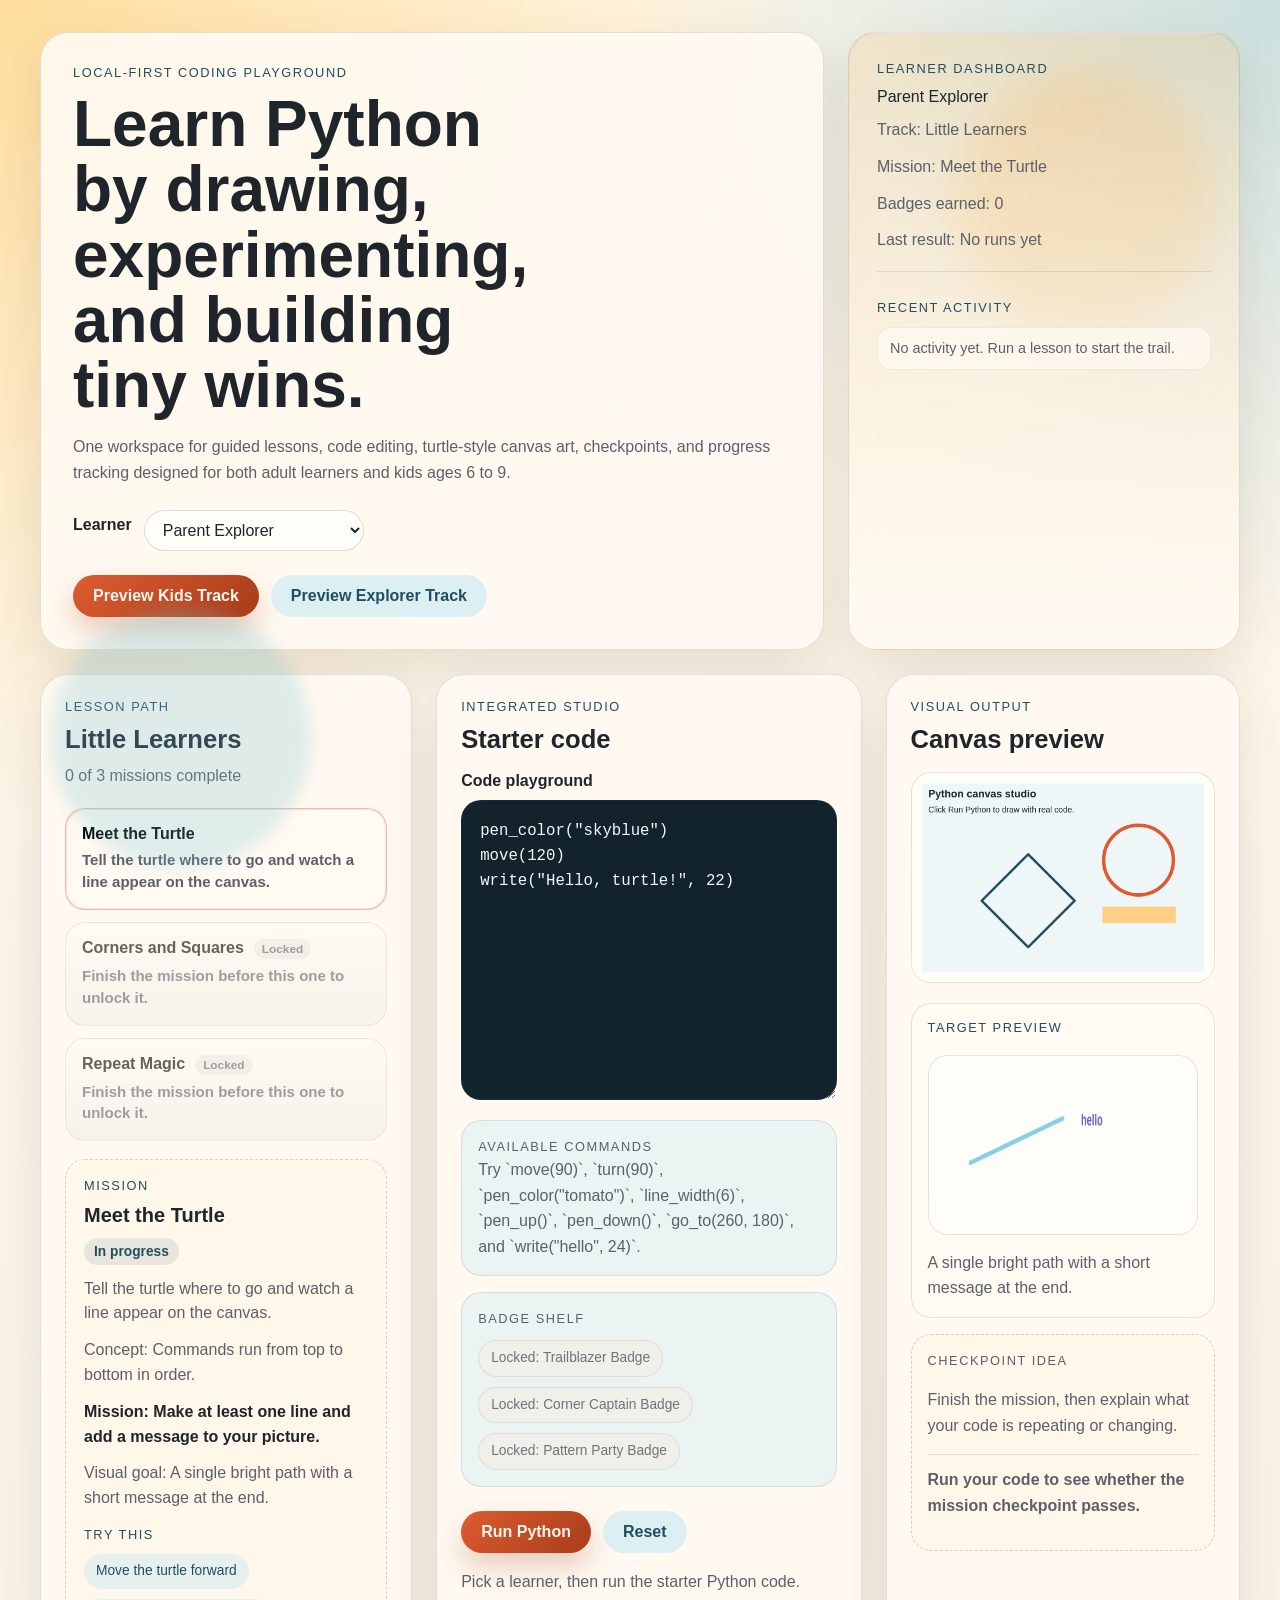
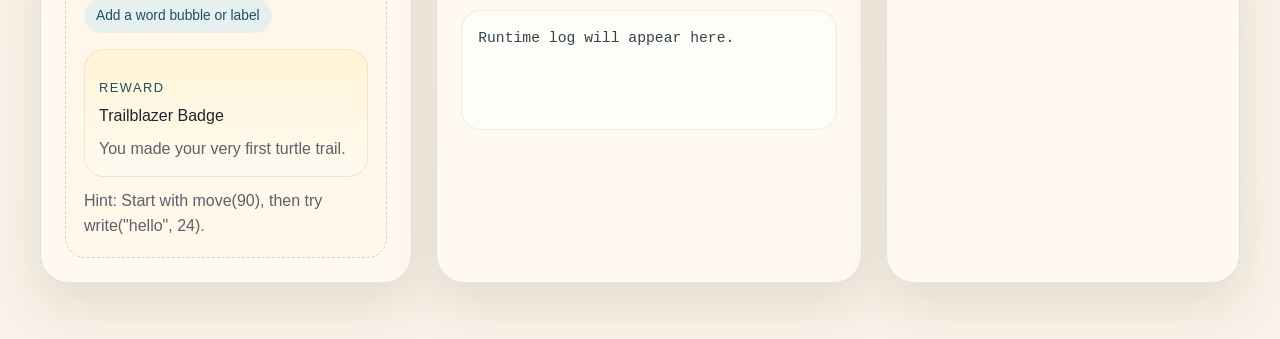
==== app/index.html @ 832406fd "Add learner activity history" ====
<!DOCTYPE html>
<html lang="en">
  <head>
    <meta charset="UTF-8" />
    <meta name="viewport" content="width=device-width, initial-scale=1.0" />
    <title>Homeschool Coders</title>
    <link rel="stylesheet" href="./styles.css" />
  </head>
  <body>
    <div class="page-shell">
      <header class="hero">
        <div class="hero-copy">
          <p class="eyebrow">Local-first coding playground</p>
          <h1>Learn Python by drawing, experimenting, and building tiny wins.</h1>
          <p class="hero-text">
            One workspace for guided lessons, code editing, turtle-style canvas
            art, checkpoints, and progress tracking designed for both adult
            learners and kids ages 6 to 9.
          </p>
          <div class="learner-bar">
            <label class="editor-label" for="learner-select">Learner</label>
            <select id="learner-select" class="learner-select"></select>
          </div>
          <div class="hero-actions">
            <button id="load-kids-track" class="primary-button">
              Preview Kids Track
            </button>
            <button id="load-explorer-track" class="secondary-button">
              Preview Explorer Track
            </button>
          </div>
        </div>
        <div class="hero-card">
          <p class="card-label">Learner Dashboard</p>
          <p id="dashboard-learner" class="reward-title">Learner</p>
          <p id="dashboard-track" class="detail-copy"></p>
          <p id="dashboard-mission" class="detail-copy"></p>
          <p id="dashboard-badges" class="detail-copy"></p>
          <p id="dashboard-last-result" class="detail-copy"></p>
          <div class="history-card">
            <p class="card-label badge-top">Recent Activity</p>
            <div id="dashboard-history" class="history-list"></div>
          </div>
        </div>
      </header>

      <main class="workspace-grid">
        <section class="panel lesson-panel">
          <div class="panel-heading">
            <p class="panel-kicker">Lesson path</p>
            <h2 id="track-title">Little Learners</h2>
            <p id="track-progress" class="detail-copy">0 of 0 missions complete</p>
          </div>
          <div id="lesson-list" class="lesson-list"></div>
          <div class="lesson-detail-card">
            <p class="card-label">Mission</p>
            <h3 id="lesson-title">Meet the Turtle</h3>
            <p id="lesson-status" class="lesson-status">In progress</p>
            <p id="lesson-description" class="detail-copy"></p>
            <p id="lesson-concept" class="detail-copy"></p>
            <p id="lesson-mission" class="detail-copy detail-strong"></p>
            <p id="lesson-visual-goal" class="detail-copy"></p>
            <div>
              <p class="card-label badge-top">Try This</p>
              <div id="target-steps" class="target-steps"></div>
            </div>
            <div class="reward-card">
              <p class="card-label badge-top">Reward</p>
              <p id="reward-title" class="reward-title"></p>
              <p id="reward-copy" class="detail-copy"></p>
            </div>
            <p id="lesson-hint" class="detail-copy"></p>
          </div>
        </section>

        <section class="panel editor-panel">
          <div class="panel-heading">
            <p class="panel-kicker">Integrated studio</p>
            <h2>Starter code</h2>
          </div>
          <label class="editor-label" for="code-editor">Code playground</label>
          <textarea id="code-editor" spellcheck="false">
pen_color("skyblue")
repeat(4):
    move(90)
    turn(90)
          </textarea>
          <div class="hint-card">
            <p class="card-label">Available commands</p>
            <p>
              Try `move(90)`, `turn(90)`, `pen_color("tomato")`,
              `line_width(6)`, `pen_up()`, `pen_down()`, `go_to(260, 180)`, and
              `write("hello", 24)`.
            </p>
          </div>
          <div class="hint-card">
            <p class="card-label">Badge Shelf</p>
            <div id="badge-shelf" class="badge-shelf"></div>
          </div>
          <div class="editor-actions">
            <button id="run-demo" class="primary-button">Run Python</button>
            <button id="reset-demo" class="secondary-button">Reset</button>
          </div>
          <p id="editor-status" class="status-text">
            Loading the browser runtime for the first time may take a moment.
          </p>
          <pre id="runtime-log" class="runtime-log">Runtime log will appear here.</pre>
        </section>

        <section class="panel output-panel">
          <div class="panel-heading">
            <p class="panel-kicker">Visual output</p>
            <h2>Canvas preview</h2>
          </div>
          <canvas id="drawing-surface" width="520" height="360"></canvas>
          <div class="target-preview-card">
            <p class="card-label">Target Preview</p>
            <canvas id="target-preview-canvas" width="520" height="200"></canvas>
            <p id="target-preview-copy" class="detail-copy">
              A tiny example of the mission goal will appear here.
            </p>
          </div>
          <div class="checkpoint-card">
            <p class="card-label">Checkpoint idea</p>
            <p id="checkpoint-copy">
              Draw a square with four equal sides, then explain what the loop is
              doing.
            </p>
            <p id="checkpoint-result" class="checkpoint-result">
              Run your code to see whether the mission checkpoint passes.
            </p>
            <div id="celebration-card" class="celebration-card hidden">
              <p id="celebration-title" class="celebration-title">Mission complete</p>
              <p id="celebration-copy" class="detail-copy"></p>
              <button id="next-lesson-button" class="primary-button">
                Next Mission
              </button>
            </div>
          </div>
        </section>
      </main>
    </div>

    <script src="./app.js" type="module"></script>
  </body>
</html>
---- app/styles.css ----
:root {
  --bg: #f8f2e8;
  --bg-accent: #ffe3b4;
  --panel: rgba(255, 250, 242, 0.9);
  --panel-strong: #fffaf2;
  --text: #1f252b;
  --muted: #5d5f69;
  --line: rgba(31, 37, 43, 0.12);
  --primary: #de5b31;
  --primary-dark: #a83d1a;
  --secondary: #214e5f;
  --secondary-soft: #dceff3;
  --shadow: 0 20px 50px rgba(76, 54, 28, 0.12);
  --radius-lg: 28px;
  --radius-md: 20px;
  --radius-sm: 14px;
  --font-display: "Avenir Next", "Trebuchet MS", sans-serif;
  --font-body: "Atkinson Hyperlegible", "Verdana", sans-serif;
}

* {
  box-sizing: border-box;
}

body {
  margin: 0;
  min-height: 100vh;
  font-family: var(--font-body);
  color: var(--text);
  background:
    radial-gradient(circle at top left, rgba(255, 211, 123, 0.7), transparent 35%),
    radial-gradient(circle at top right, rgba(96, 174, 196, 0.32), transparent 28%),
    linear-gradient(180deg, #fff7ea 0%, var(--bg) 100%);
}

body::before,
body::after {
  content: "";
  position: fixed;
  inset: auto;
  width: 260px;
  height: 260px;
  border-radius: 50%;
  filter: blur(8px);
  opacity: 0.24;
  pointer-events: none;
}

body::before {
  top: 72px;
  right: 5vw;
  background: #ffb14e;
}

body::after {
  bottom: 32px;
  left: 4vw;
  background: #77c1d2;
}

.page-shell {
  width: min(1200px, calc(100% - 32px));
  margin: 0 auto;
  padding: 32px 0 56px;
}

.hero {
  display: grid;
  grid-template-columns: 2fr 1fr;
  gap: 24px;
  align-items: stretch;
  margin-bottom: 24px;
}

.hero-copy,
.hero-card,
.panel {
  position: relative;
  overflow: hidden;
  border: 1px solid var(--line);
  border-radius: var(--radius-lg);
  background: var(--panel);
  box-shadow: var(--shadow);
  backdrop-filter: blur(16px);
}

.hero-copy {
  padding: 32px;
}

.hero-card {
  padding: 28px;
  background:
    linear-gradient(180deg, rgba(255, 179, 78, 0.18), rgba(255, 250, 242, 0.95));
}

.eyebrow,
.panel-kicker,
.card-label {
  margin: 0 0 12px;
  font-size: 0.8rem;
  letter-spacing: 0.12em;
  text-transform: uppercase;
  color: var(--secondary);
}

h1,
h2,
h3 {
  margin: 0;
  font-family: var(--font-display);
  line-height: 1.02;
}

h1 {
  max-width: 13ch;
  font-size: clamp(2.5rem, 5vw, 4.6rem);
}

h2 {
  font-size: clamp(1.35rem, 2vw, 2rem);
}

h3 {
  font-size: 1.25rem;
}

.hero-text,
.status-text,
.hint-card p,
.checkpoint-card p,
.hero-card li {
  color: var(--muted);
  line-height: 1.6;
}

.hero-actions,
.editor-actions {
  display: flex;
  gap: 12px;
  flex-wrap: wrap;
  margin-top: 24px;
}

.learner-bar {
  display: flex;
  align-items: center;
  gap: 12px;
  flex-wrap: wrap;
  margin-top: 24px;
}

.learner-select {
  min-width: 220px;
  padding: 10px 14px;
  border: 1px solid rgba(33, 78, 95, 0.18);
  border-radius: 999px;
  background: #fffdf8;
  color: var(--text);
  font: inherit;
}

button {
  border: 0;
  border-radius: 999px;
  padding: 12px 20px;
  font: inherit;
  font-weight: 700;
  cursor: pointer;
  transition: transform 180ms ease, box-shadow 180ms ease, background 180ms ease;
}

button:hover {
  transform: translateY(-1px);
}

.primary-button {
  color: #fff8f0;
  background: linear-gradient(135deg, var(--primary), var(--primary-dark));
  box-shadow: 0 14px 28px rgba(168, 61, 26, 0.24);
}

.secondary-button {
  color: var(--secondary);
  background: var(--secondary-soft);
}

.workspace-grid {
  display: grid;
  grid-template-columns: 1.05fr 1.2fr 1fr;
  gap: 24px;
}

.panel {
  padding: 24px;
}

.panel-heading {
  margin-bottom: 20px;
}

.lesson-list {
  display: grid;
  gap: 12px;
}

.lesson-card {
  width: 100%;
  padding: 16px;
  border: 1px solid var(--line);
  border-radius: var(--radius-md);
  background: var(--panel-strong);
  text-align: left;
}

.lesson-card.locked {
  opacity: 0.6;
  background: linear-gradient(180deg, #fffaf2, #f2eee6);
}

.lesson-card.locked strong::after {
  content: "Locked";
  display: inline-block;
  margin-left: 10px;
  padding: 3px 8px;
  border-radius: 999px;
  background: rgba(93, 95, 105, 0.1);
  color: #5d5f69;
  font-size: 0.74rem;
  vertical-align: middle;
}

.lesson-card strong,
.lesson-card span {
  display: block;
}

.lesson-card strong {
  margin-bottom: 6px;
  font-size: 1rem;
}

.lesson-card span {
  color: var(--muted);
  font-size: 0.94rem;
  line-height: 1.45;
}

.lesson-card.active {
  border-color: rgba(222, 91, 49, 0.4);
  box-shadow: inset 0 0 0 1px rgba(222, 91, 49, 0.14);
}

.lesson-card.completed {
  background: linear-gradient(180deg, #fffdf4, #f1fbf4);
}

.lesson-card.completed strong::after {
  content: "Complete";
  display: inline-block;
  margin-left: 10px;
  padding: 3px 8px;
  border-radius: 999px;
  background: rgba(61, 143, 84, 0.12);
  color: #2f6e41;
  font-size: 0.74rem;
  vertical-align: middle;
}

.lesson-detail-card {
  margin-top: 18px;
  padding: 18px;
  border-radius: var(--radius-md);
  background: #fff7ea;
  border: 1px dashed rgba(33, 78, 95, 0.2);
}

.detail-copy {
  margin: 12px 0 0;
  color: var(--muted);
  line-height: 1.55;
}

.detail-strong {
  color: var(--text);
  font-weight: 700;
}

.badge-top {
  margin-top: 16px;
}

.target-steps,
.badge-shelf {
  display: flex;
  flex-wrap: wrap;
  gap: 10px;
}

.target-chip,
.badge-chip {
  padding: 8px 12px;
  border-radius: 999px;
  font-size: 0.86rem;
  line-height: 1.35;
}

.target-chip {
  background: rgba(220, 239, 243, 0.7);
  color: var(--secondary);
}

.reward-card {
  margin-top: 16px;
  padding: 14px;
  border-radius: var(--radius-md);
  background: linear-gradient(180deg, #fff4d7, #fffaf0);
  border: 1px solid rgba(222, 91, 49, 0.14);
}

.reward-title {
  margin: 0;
  font-family: var(--font-display);
  font-size: 1rem;
}

.history-card {
  margin-top: 18px;
  padding-top: 12px;
  border-top: 1px solid rgba(33, 78, 95, 0.12);
}

.history-list {
  display: grid;
  gap: 8px;
}

.history-item {
  padding: 10px 12px;
  border-radius: var(--radius-sm);
  background: rgba(255, 250, 242, 0.72);
  border: 1px solid rgba(33, 78, 95, 0.08);
  color: var(--muted);
  line-height: 1.45;
  font-size: 0.9rem;
}

.lesson-status {
  display: inline-block;
  margin-top: 12px;
  margin-bottom: 0;
  padding: 6px 10px;
  border-radius: 999px;
  background: rgba(33, 78, 95, 0.1);
  color: var(--secondary);
  font-size: 0.86rem;
  font-weight: 700;
}

.editor-label {
  display: inline-block;
  margin-bottom: 10px;
  font-weight: 700;
}

textarea {
  width: 100%;
  min-height: 300px;
  resize: vertical;
  border: 1px solid rgba(33, 78, 95, 0.18);
  border-radius: var(--radius-md);
  padding: 18px;
  background: #13232b;
  color: #f5f8fb;
  font: 500 0.98rem/1.6 "SFMono-Regular", "Consolas", monospace;
}

.hint-card {
  margin-top: 16px;
  padding: 16px;
  border-radius: var(--radius-md);
  background: rgba(220, 239, 243, 0.56);
  border: 1px solid rgba(33, 78, 95, 0.12);
}

.hint-card p {
  margin: 0;
}

.badge-shelf {
  margin-top: 10px;
}

.badge-chip {
  background: rgba(255, 244, 215, 0.95);
  border: 1px solid rgba(222, 91, 49, 0.16);
  color: #7a4b10;
}

.badge-chip.locked-badge {
  background: rgba(242, 238, 230, 0.8);
  border-color: rgba(93, 95, 105, 0.12);
  color: #70737c;
}

canvas {
  width: 100%;
  border-radius: var(--radius-md);
  border: 1px solid var(--line);
  background:
    linear-gradient(180deg, rgba(150, 214, 255, 0.12), rgba(255, 255, 255, 0.7)),
    #fff;
}

.target-preview-card {
  margin-top: 16px;
  padding: 16px;
  border-radius: var(--radius-md);
  background: rgba(255, 250, 242, 0.92);
  border: 1px solid rgba(33, 78, 95, 0.12);
}

#target-preview-canvas {
  height: 180px;
  margin-top: 8px;
}

.checkpoint-card {
  margin-top: 16px;
  padding: 16px;
  border-radius: var(--radius-md);
  background: #fff7ea;
  border: 1px dashed rgba(33, 78, 95, 0.22);
}

.runtime-log {
  min-height: 120px;
  margin: 16px 0 0;
  padding: 16px;
  overflow: auto;
  border-radius: var(--radius-md);
  border: 1px solid rgba(19, 35, 43, 0.08);
  background: #fffdf8;
  color: #314550;
  font: 500 0.92rem/1.55 "SFMono-Regular", "Consolas", monospace;
  white-space: pre-wrap;
}

.checkpoint-result {
  margin-top: 12px;
  padding-top: 12px;
  border-top: 1px solid rgba(33, 78, 95, 0.14);
  font-weight: 700;
}

.celebration-card {
  margin-top: 16px;
  padding: 16px;
  border-radius: var(--radius-md);
  background: linear-gradient(180deg, #fff6d6, #fffdf0);
  border: 1px solid rgba(222, 91, 49, 0.16);
}

.celebration-title {
  margin: 0;
  font-family: var(--font-display);
  font-size: 1.05rem;
}

.hidden {
  display: none;
}

.hero-card ul {
  margin: 0;
  padding-left: 18px;
}

@media (max-width: 980px) {
  .hero,
  .workspace-grid {
    grid-template-columns: 1fr;
  }

  h1 {
    max-width: none;
  }
}

@media (prefers-reduced-motion: no-preference) {
  .hero-copy,
  .hero-card,
  .panel {
    animation: rise-in 520ms ease both;
  }

  .hero-card {
    animation-delay: 70ms;
  }

  .lesson-panel {
    animation-delay: 110ms;
  }

  .editor-panel {
    animation-delay: 180ms;
  }

  .output-panel {
    animation-delay: 250ms;
  }
}

@keyframes rise-in {
  from {
    opacity: 0;
    transform: translateY(18px);
  }

  to {
    opacity: 1;
    transform: translateY(0);
  }
}
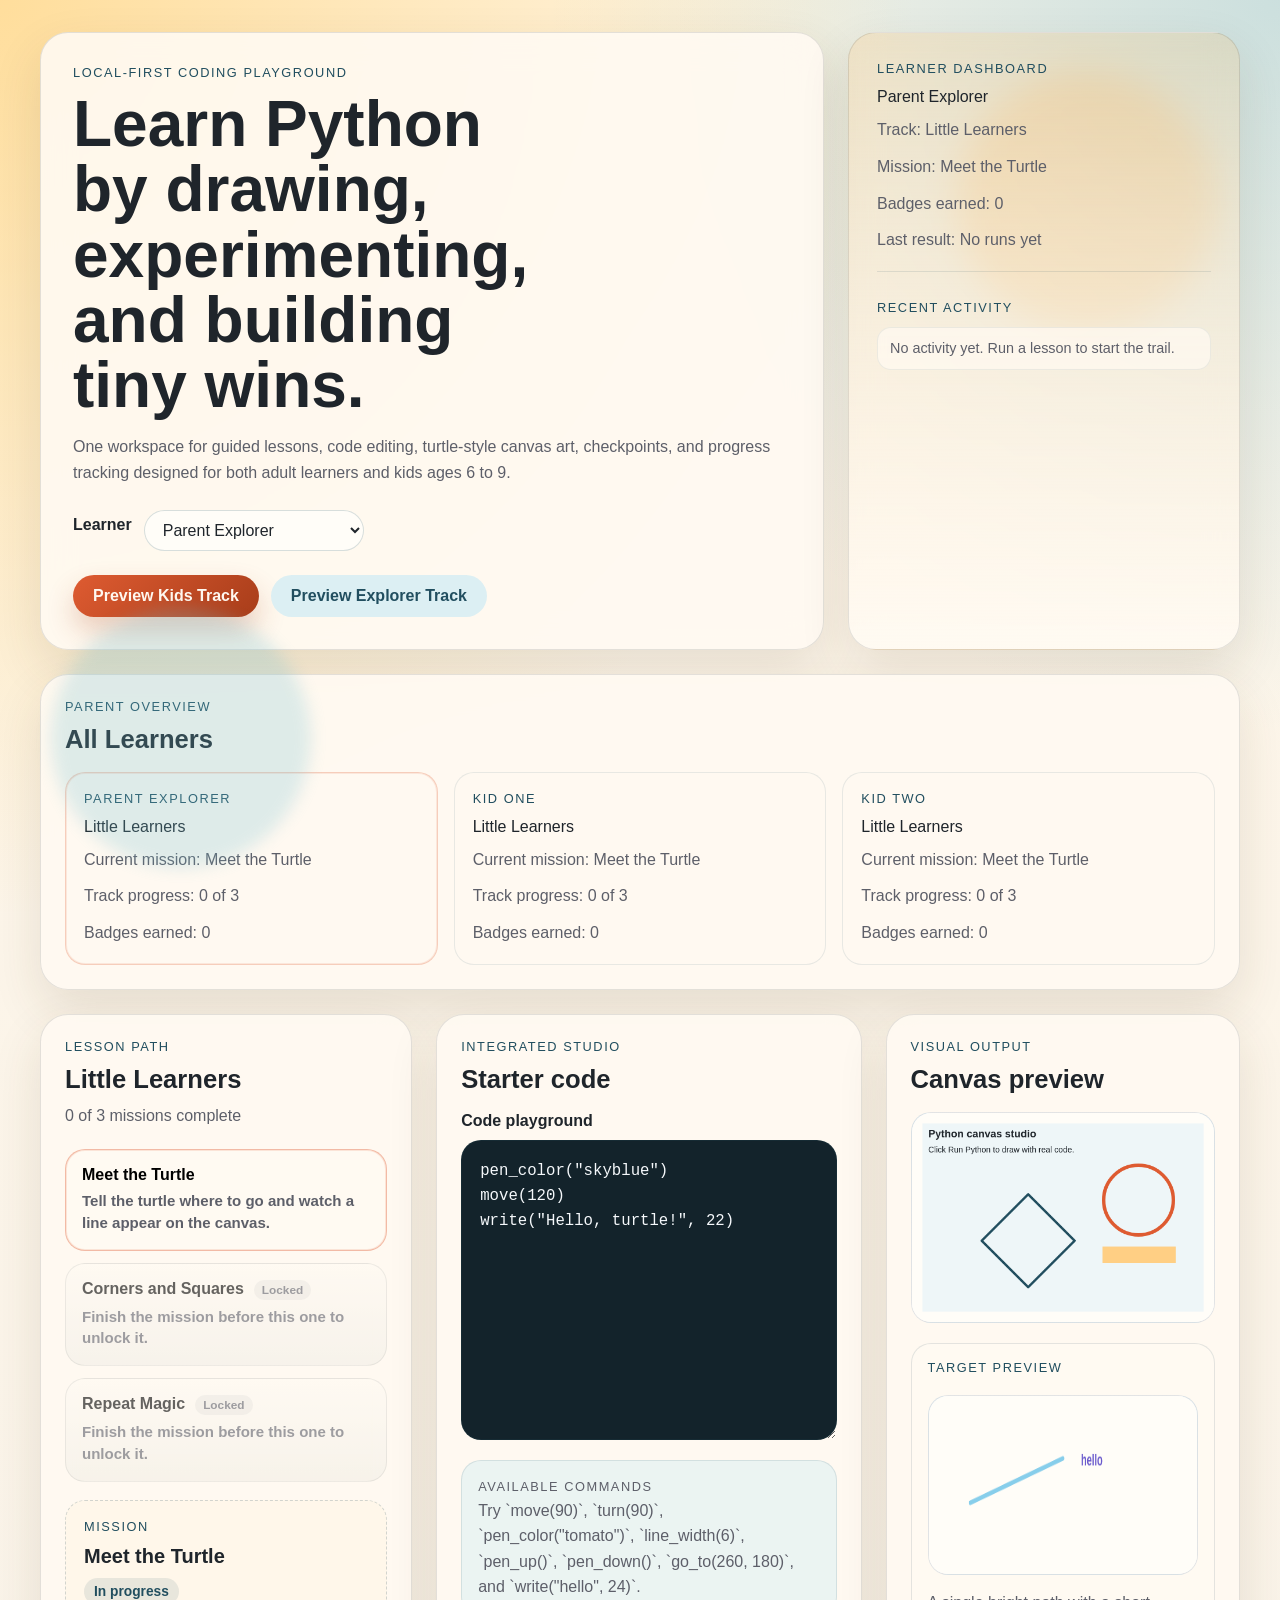
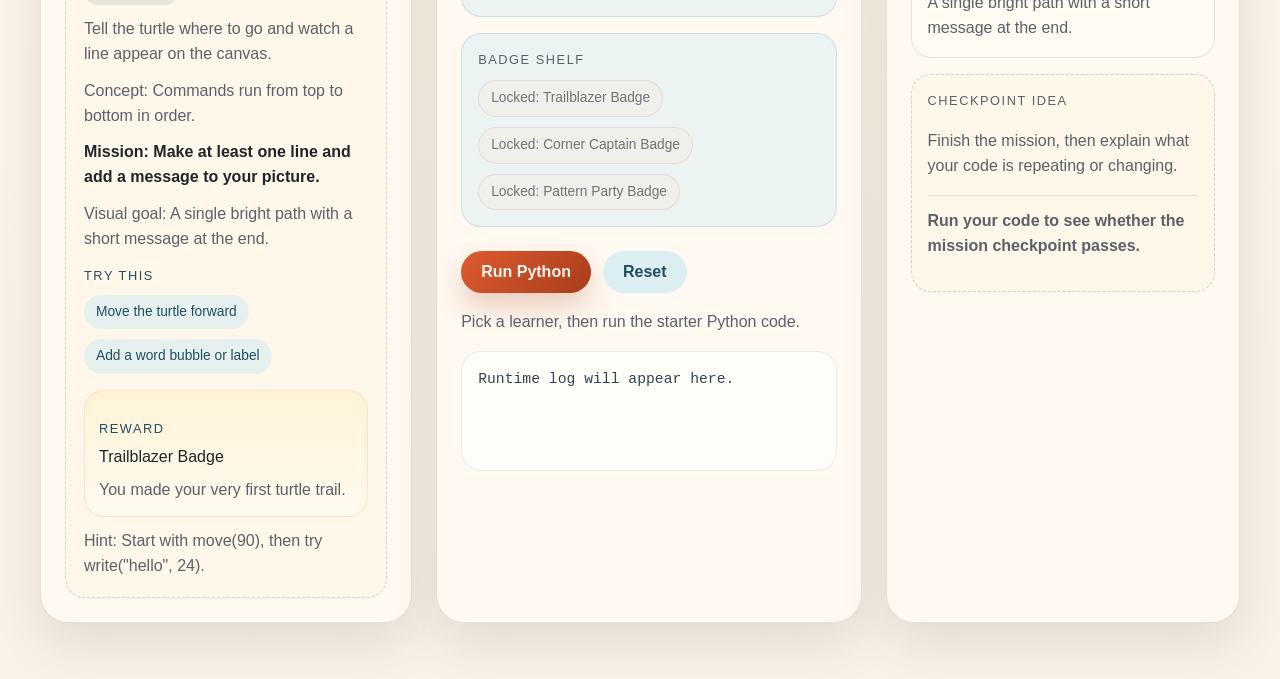
==== commit f6737b9c: "Add parent overview panel" ====
--- a/app/index.html
+++ b/app/index.html
@@ -43,6 +43,14 @@
           </div>
         </div>
       </header>
+
+      <section class="panel overview-panel">
+        <div class="panel-heading">
+          <p class="panel-kicker">Parent Overview</p>
+          <h2>All Learners</h2>
+        </div>
+        <div id="overview-grid" class="overview-grid"></div>
+      </section>
 
       <main class="workspace-grid">
         <section class="panel lesson-panel">
--- a/app/styles.css
+++ b/app/styles.css
@@ -195,8 +195,30 @@
   padding: 24px;
 }
 
+.overview-panel {
+  margin-bottom: 24px;
+}
+
 .panel-heading {
   margin-bottom: 20px;
+}
+
+.overview-grid {
+  display: grid;
+  grid-template-columns: repeat(3, minmax(0, 1fr));
+  gap: 16px;
+}
+
+.overview-card {
+  padding: 18px;
+  border-radius: var(--radius-md);
+  background: rgba(255, 250, 242, 0.86);
+  border: 1px solid rgba(33, 78, 95, 0.1);
+}
+
+.overview-card.active-learner {
+  border-color: rgba(222, 91, 49, 0.28);
+  box-shadow: inset 0 0 0 1px rgba(222, 91, 49, 0.12);
 }
 
 .lesson-list {
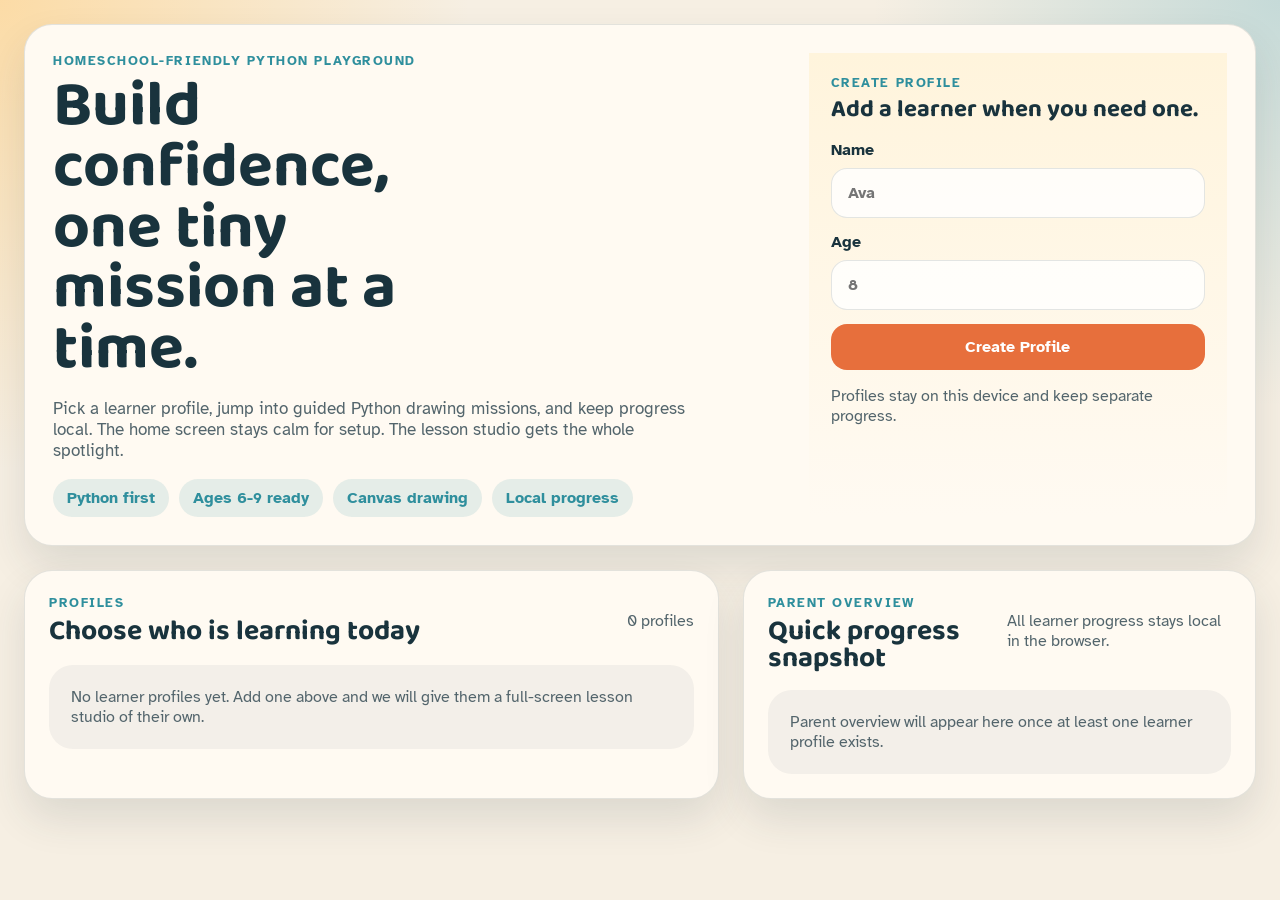
==== commit 4296bed1: "Split home and lesson workspace" ====
--- a/app/index.html
+++ b/app/index.html
@@ -4,151 +4,76 @@
     <meta charset="UTF-8" />
     <meta name="viewport" content="width=device-width, initial-scale=1.0" />
     <title>Homeschool Coders</title>
-    <link rel="stylesheet" href="./styles.css" />
+    <link rel="preconnect" href="https://fonts.googleapis.com" />
+    <link rel="preconnect" href="https://fonts.gstatic.com" crossorigin />
+    <link
+      href="https://fonts.googleapis.com/css2?family=Baloo+2:wght@500;700&family=Atkinson+Hyperlegible:wght@400;700&display=swap"
+      rel="stylesheet"
+    />
+    <link rel="stylesheet" href="./home.css" />
+    <script type="module" src="./app.js"></script>
   </head>
   <body>
-    <div class="page-shell">
-      <header class="hero">
+    <div class="home-shell">
+      <header class="hero-card">
         <div class="hero-copy">
-          <p class="eyebrow">Local-first coding playground</p>
-          <h1>Learn Python by drawing, experimenting, and building tiny wins.</h1>
+          <p class="eyebrow">Homeschool-friendly Python playground</p>
+          <h1>Build confidence, one tiny mission at a time.</h1>
           <p class="hero-text">
-            One workspace for guided lessons, code editing, turtle-style canvas
-            art, checkpoints, and progress tracking designed for both adult
-            learners and kids ages 6 to 9.
+            Pick a learner profile, jump into guided Python drawing missions, and keep progress local.
+            The home screen stays calm for setup. The lesson studio gets the whole spotlight.
           </p>
-          <div class="learner-bar">
-            <label class="editor-label" for="learner-select">Learner</label>
-            <select id="learner-select" class="learner-select"></select>
-          </div>
-          <div class="hero-actions">
-            <button id="load-kids-track" class="primary-button">
-              Preview Kids Track
-            </button>
-            <button id="load-explorer-track" class="secondary-button">
-              Preview Explorer Track
-            </button>
+          <div class="hero-pills">
+            <span>Python first</span>
+            <span>Ages 6-9 ready</span>
+            <span>Canvas drawing</span>
+            <span>Local progress</span>
           </div>
         </div>
-        <div class="hero-card">
-          <p class="card-label">Learner Dashboard</p>
-          <p id="dashboard-learner" class="reward-title">Learner</p>
-          <p id="dashboard-track" class="detail-copy"></p>
-          <p id="dashboard-mission" class="detail-copy"></p>
-          <p id="dashboard-badges" class="detail-copy"></p>
-          <p id="dashboard-last-result" class="detail-copy"></p>
-          <div class="history-card">
-            <p class="card-label badge-top">Recent Activity</p>
-            <div id="dashboard-history" class="history-list"></div>
+
+        <section class="create-card" aria-labelledby="create-profile-title">
+          <div>
+            <p class="section-label">Create Profile</p>
+            <h2 id="create-profile-title">Add a learner when you need one.</h2>
           </div>
-        </div>
+          <form id="profile-form" class="profile-form">
+            <label>
+              <span>Name</span>
+              <input id="profile-name" name="name" type="text" maxlength="32" placeholder="Ava" required />
+            </label>
+            <label>
+              <span>Age</span>
+              <input id="profile-age" name="age" type="number" min="4" max="99" placeholder="8" required />
+            </label>
+            <button type="submit" class="primary-button">Create Profile</button>
+          </form>
+          <p id="create-feedback" class="feedback-text">Profiles stay on this device and keep separate progress.</p>
+        </section>
       </header>
 
-      <section class="panel overview-panel">
-        <div class="panel-heading">
-          <p class="panel-kicker">Parent Overview</p>
-          <h2>All Learners</h2>
-        </div>
-        <div id="overview-grid" class="overview-grid"></div>
-      </section>
-
-      <main class="workspace-grid">
-        <section class="panel lesson-panel">
-          <div class="panel-heading">
-            <p class="panel-kicker">Lesson path</p>
-            <h2 id="track-title">Little Learners</h2>
-            <p id="track-progress" class="detail-copy">0 of 0 missions complete</p>
+      <main class="home-grid">
+        <section class="panel" aria-labelledby="profiles-title">
+          <div class="panel-head">
+            <div>
+              <p class="section-label">Profiles</p>
+              <h2 id="profiles-title">Choose who is learning today</h2>
+            </div>
+            <p id="profile-count" class="meta-copy"></p>
           </div>
-          <div id="lesson-list" class="lesson-list"></div>
-          <div class="lesson-detail-card">
-            <p class="card-label">Mission</p>
-            <h3 id="lesson-title">Meet the Turtle</h3>
-            <p id="lesson-status" class="lesson-status">In progress</p>
-            <p id="lesson-description" class="detail-copy"></p>
-            <p id="lesson-concept" class="detail-copy"></p>
-            <p id="lesson-mission" class="detail-copy detail-strong"></p>
-            <p id="lesson-visual-goal" class="detail-copy"></p>
-            <div>
-              <p class="card-label badge-top">Try This</p>
-              <div id="target-steps" class="target-steps"></div>
-            </div>
-            <div class="reward-card">
-              <p class="card-label badge-top">Reward</p>
-              <p id="reward-title" class="reward-title"></p>
-              <p id="reward-copy" class="detail-copy"></p>
-            </div>
-            <p id="lesson-hint" class="detail-copy"></p>
-          </div>
+          <div id="profiles-grid" class="profiles-grid"></div>
         </section>
 
-        <section class="panel editor-panel">
-          <div class="panel-heading">
-            <p class="panel-kicker">Integrated studio</p>
-            <h2>Starter code</h2>
+        <section class="panel" aria-labelledby="overview-title">
+          <div class="panel-head">
+            <div>
+              <p class="section-label">Parent Overview</p>
+              <h2 id="overview-title">Quick progress snapshot</h2>
+            </div>
+            <p class="meta-copy">All learner progress stays local in the browser.</p>
           </div>
-          <label class="editor-label" for="code-editor">Code playground</label>
-          <textarea id="code-editor" spellcheck="false">
-pen_color("skyblue")
-repeat(4):
-    move(90)
-    turn(90)
-          </textarea>
-          <div class="hint-card">
-            <p class="card-label">Available commands</p>
-            <p>
-              Try `move(90)`, `turn(90)`, `pen_color("tomato")`,
-              `line_width(6)`, `pen_up()`, `pen_down()`, `go_to(260, 180)`, and
-              `write("hello", 24)`.
-            </p>
-          </div>
-          <div class="hint-card">
-            <p class="card-label">Badge Shelf</p>
-            <div id="badge-shelf" class="badge-shelf"></div>
-          </div>
-          <div class="editor-actions">
-            <button id="run-demo" class="primary-button">Run Python</button>
-            <button id="reset-demo" class="secondary-button">Reset</button>
-          </div>
-          <p id="editor-status" class="status-text">
-            Loading the browser runtime for the first time may take a moment.
-          </p>
-          <pre id="runtime-log" class="runtime-log">Runtime log will appear here.</pre>
-        </section>
-
-        <section class="panel output-panel">
-          <div class="panel-heading">
-            <p class="panel-kicker">Visual output</p>
-            <h2>Canvas preview</h2>
-          </div>
-          <canvas id="drawing-surface" width="520" height="360"></canvas>
-          <div class="target-preview-card">
-            <p class="card-label">Target Preview</p>
-            <canvas id="target-preview-canvas" width="520" height="200"></canvas>
-            <p id="target-preview-copy" class="detail-copy">
-              A tiny example of the mission goal will appear here.
-            </p>
-          </div>
-          <div class="checkpoint-card">
-            <p class="card-label">Checkpoint idea</p>
-            <p id="checkpoint-copy">
-              Draw a square with four equal sides, then explain what the loop is
-              doing.
-            </p>
-            <p id="checkpoint-result" class="checkpoint-result">
-              Run your code to see whether the mission checkpoint passes.
-            </p>
-            <div id="celebration-card" class="celebration-card hidden">
-              <p id="celebration-title" class="celebration-title">Mission complete</p>
-              <p id="celebration-copy" class="detail-copy"></p>
-              <button id="next-lesson-button" class="primary-button">
-                Next Mission
-              </button>
-            </div>
-          </div>
+          <div id="overview-grid" class="overview-grid"></div>
         </section>
       </main>
     </div>
-
-    <script src="./app.js" type="module"></script>
   </body>
 </html>
--- a/app/home.css
+++ b/app/home.css
@@ -0,0 +1,314 @@
+:root {
+  --bg: #f6efe3;
+  --panel: #fffaf2;
+  --panel-strong: #fff4dc;
+  --ink: #19333d;
+  --muted: #53656c;
+  --line: rgba(25, 51, 61, 0.12);
+  --orange: #e76f3c;
+  --teal: #2f8f9d;
+  --blue: #457bff;
+  --gold: #f4bf4f;
+  --shadow: 0 20px 40px rgba(42, 57, 65, 0.12);
+}
+
+* {
+  box-sizing: border-box;
+}
+
+body {
+  margin: 0;
+  min-height: 100vh;
+  font-family: "Atkinson Hyperlegible", sans-serif;
+  color: var(--ink);
+  background:
+    radial-gradient(circle at top left, rgba(255, 209, 134, 0.65), transparent 30%),
+    radial-gradient(circle at top right, rgba(95, 174, 193, 0.32), transparent 26%),
+    var(--bg);
+}
+
+button,
+input {
+  font: inherit;
+}
+
+.home-shell {
+  width: 100%;
+  padding: 24px;
+}
+
+.hero-card,
+.panel,
+.profile-card,
+.overview-card {
+  border: 1px solid var(--line);
+  border-radius: 28px;
+  background: var(--panel);
+  box-shadow: var(--shadow);
+}
+
+.hero-card {
+  display: grid;
+  grid-template-columns: minmax(0, 1.4fr) minmax(320px, 0.8fr);
+  gap: 24px;
+  padding: 28px;
+}
+
+.eyebrow,
+.section-label {
+  margin: 0 0 8px;
+  text-transform: uppercase;
+  letter-spacing: 0.12em;
+  font-size: 0.8rem;
+  color: var(--teal);
+  font-weight: 700;
+}
+
+.hero-copy h1,
+.panel-head h2,
+.create-card h2 {
+  margin: 0;
+  font-family: "Baloo 2", sans-serif;
+  font-weight: 700;
+  line-height: 0.95;
+}
+
+.hero-copy h1 {
+  max-width: 12ch;
+  font-size: clamp(2.6rem, 5vw, 4.8rem);
+}
+
+.hero-text,
+.meta-copy,
+.feedback-text,
+.profile-stat,
+.overview-copy {
+  color: var(--muted);
+}
+
+.hero-text {
+  max-width: 58ch;
+  font-size: 1.05rem;
+}
+
+.hero-pills {
+  display: flex;
+  flex-wrap: wrap;
+  gap: 10px;
+  margin-top: 18px;
+}
+
+.hero-pills span,
+.track-chip {
+  display: inline-flex;
+  align-items: center;
+  gap: 8px;
+  border-radius: 999px;
+  padding: 9px 14px;
+  background: rgba(47, 143, 157, 0.12);
+  color: var(--teal);
+  font-weight: 700;
+}
+
+.create-card {
+  padding: 22px;
+  background: linear-gradient(180deg, var(--panel-strong), var(--panel));
+}
+
+.profile-form {
+  display: grid;
+  gap: 14px;
+  margin-top: 18px;
+}
+
+.profile-form label {
+  display: grid;
+  gap: 8px;
+  font-weight: 700;
+}
+
+.profile-form input {
+  width: 100%;
+  border-radius: 16px;
+  border: 1px solid var(--line);
+  padding: 14px 16px;
+  background: rgba(255, 255, 255, 0.8);
+}
+
+.primary-button,
+.secondary-button,
+.ghost-button {
+  border: none;
+  border-radius: 16px;
+  padding: 13px 18px;
+  cursor: pointer;
+  font-weight: 700;
+}
+
+.primary-button {
+  background: var(--orange);
+  color: white;
+}
+
+.secondary-button {
+  background: var(--teal);
+  color: white;
+}
+
+.ghost-button {
+  background: rgba(25, 51, 61, 0.08);
+  color: var(--ink);
+}
+
+.home-grid {
+  display: grid;
+  grid-template-columns: minmax(0, 1.15fr) minmax(320px, 0.85fr);
+  gap: 24px;
+  margin-top: 24px;
+}
+
+.panel {
+  padding: 24px;
+}
+
+.panel-head {
+  display: flex;
+  align-items: flex-start;
+  justify-content: space-between;
+  gap: 18px;
+  margin-bottom: 18px;
+}
+
+.panel-head h2 {
+  font-size: clamp(1.7rem, 2.2vw, 2.4rem);
+}
+
+.profiles-grid,
+.overview-grid {
+  display: grid;
+  gap: 16px;
+}
+
+.profiles-grid {
+  grid-template-columns: repeat(auto-fit, minmax(250px, 1fr));
+}
+
+.profile-card,
+.overview-card {
+  padding: 18px;
+}
+
+.profile-card {
+  display: grid;
+  gap: 14px;
+}
+
+.profile-top {
+  display: flex;
+  align-items: center;
+  justify-content: space-between;
+  gap: 14px;
+}
+
+.avatar-dot {
+  width: 54px;
+  height: 54px;
+  border-radius: 18px;
+  color: white;
+  font-family: "Baloo 2", sans-serif;
+  font-size: 1.5rem;
+  display: grid;
+  place-items: center;
+}
+
+.profile-name {
+  margin: 0;
+  font-family: "Baloo 2", sans-serif;
+  font-size: 1.8rem;
+}
+
+.profile-age {
+  margin: 4px 0 0;
+  color: var(--muted);
+}
+
+.track-chip {
+  justify-self: start;
+}
+
+.profile-stats {
+  display: grid;
+  grid-template-columns: repeat(3, minmax(0, 1fr));
+  gap: 10px;
+}
+
+.stat-box {
+  padding: 12px;
+  border-radius: 18px;
+  background: rgba(25, 51, 61, 0.06);
+}
+
+.stat-box strong {
+  display: block;
+  font-size: 1.25rem;
+  font-family: "Baloo 2", sans-serif;
+}
+
+.profile-actions {
+  display: flex;
+  gap: 10px;
+  flex-wrap: wrap;
+}
+
+.overview-grid {
+  grid-template-columns: repeat(auto-fit, minmax(210px, 1fr));
+}
+
+.overview-card {
+  background: linear-gradient(180deg, rgba(255, 244, 220, 0.9), rgba(255, 250, 242, 1));
+}
+
+.overview-card h3,
+.overview-card p {
+  margin: 0;
+}
+
+.overview-card h3 {
+  font-family: "Baloo 2", sans-serif;
+  font-size: 1.6rem;
+}
+
+.overview-stack {
+  display: grid;
+  gap: 8px;
+  margin-top: 12px;
+}
+
+.empty-state {
+  padding: 22px;
+  border-radius: 24px;
+  background: rgba(25, 51, 61, 0.05);
+  color: var(--muted);
+}
+
+@media (max-width: 980px) {
+  .hero-card,
+  .home-grid {
+    grid-template-columns: 1fr;
+  }
+}
+
+@media (max-width: 640px) {
+  .home-shell {
+    padding: 16px;
+  }
+
+  .hero-card,
+  .panel {
+    padding: 20px;
+  }
+
+  .profile-stats {
+    grid-template-columns: 1fr;
+  }
+}
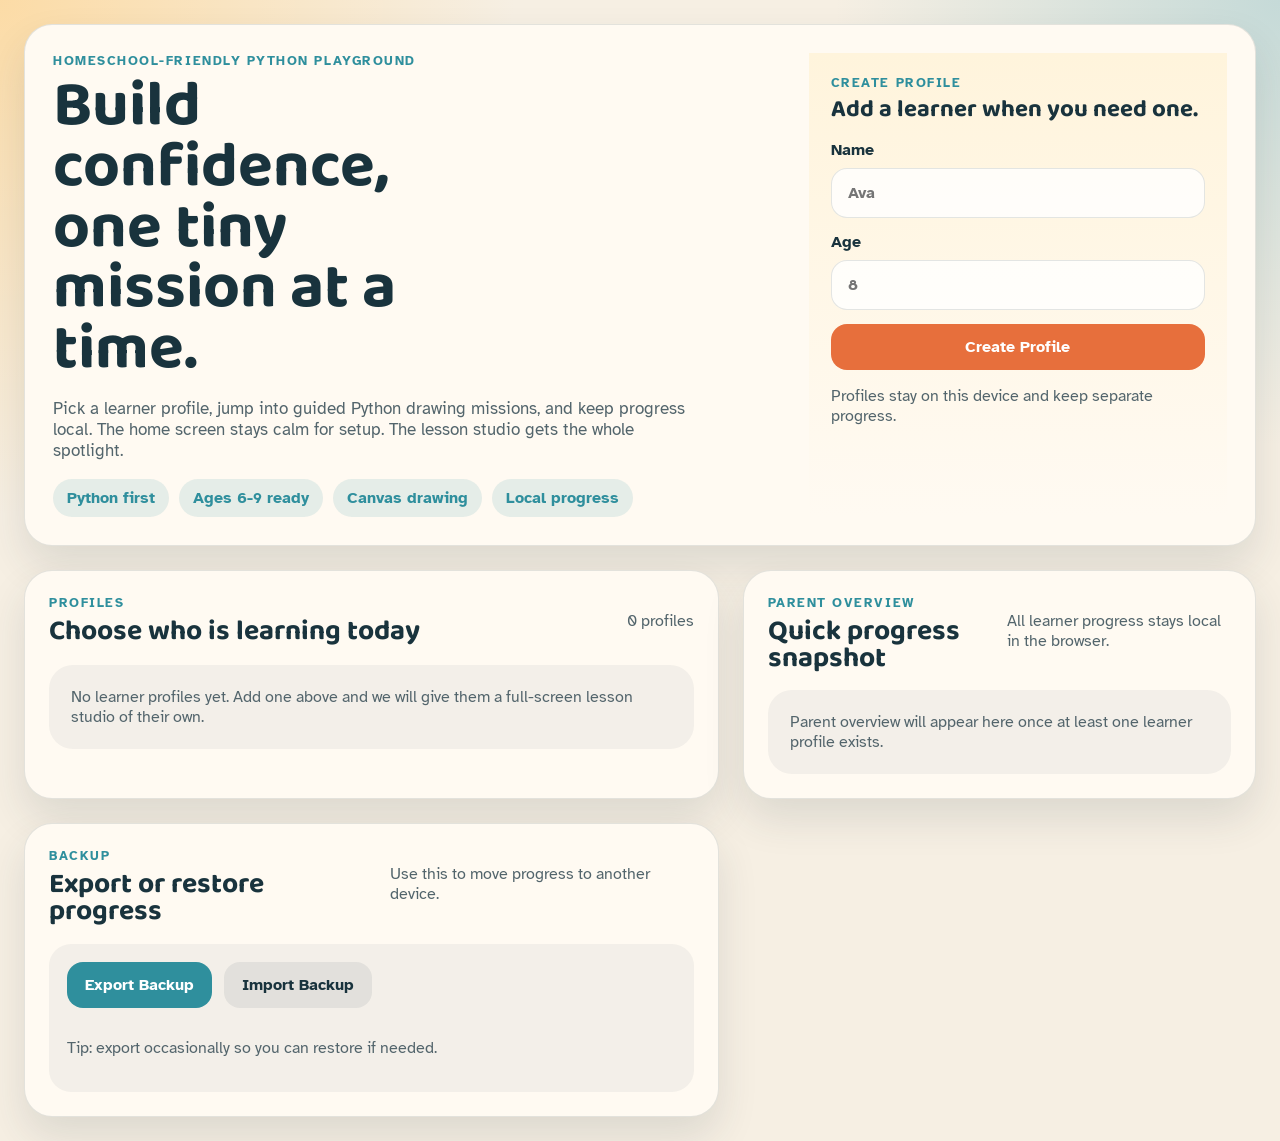
==== commit c5de8556: "Add backup export and import" ====
--- a/app/index.html
+++ b/app/index.html
@@ -73,6 +73,26 @@
           </div>
           <div id="overview-grid" class="overview-grid"></div>
         </section>
+
+        <section class="panel" aria-labelledby="backup-title">
+          <div class="panel-head">
+            <div>
+              <p class="section-label">Backup</p>
+              <h2 id="backup-title">Export or restore progress</h2>
+            </div>
+            <p class="meta-copy">Use this to move progress to another device.</p>
+          </div>
+          <div class="backup-card">
+            <div class="backup-actions">
+              <button id="export-backup" class="secondary-button" type="button">Export Backup</button>
+              <label class="import-button">
+                <input id="import-backup" type="file" accept="application/json" />
+                <span class="ghost-button">Import Backup</span>
+              </label>
+            </div>
+            <p id="backup-feedback" class="feedback-text">Tip: export occasionally so you can restore if needed.</p>
+          </div>
+        </section>
       </main>
     </div>
   </body>
--- a/app/home.css
+++ b/app/home.css
@@ -160,11 +160,44 @@
   color: var(--ink);
 }
 
+.danger-button {
+  background: rgba(231, 111, 60, 0.14);
+  color: #a13a1a;
+}
+
 .home-grid {
   display: grid;
   grid-template-columns: minmax(0, 1.15fr) minmax(320px, 0.85fr);
   gap: 24px;
   margin-top: 24px;
+}
+
+.backup-card {
+  display: grid;
+  gap: 14px;
+  padding: 18px;
+  border-radius: 22px;
+  background: rgba(25, 51, 61, 0.05);
+}
+
+.backup-actions {
+  display: flex;
+  flex-wrap: wrap;
+  gap: 12px;
+}
+
+.import-button {
+  position: relative;
+  display: inline-flex;
+}
+
+.import-button input {
+  position: absolute;
+  width: 1px;
+  height: 1px;
+  overflow: hidden;
+  clip: rect(0, 0, 0, 0);
+  white-space: nowrap;
 }
 
 .panel {
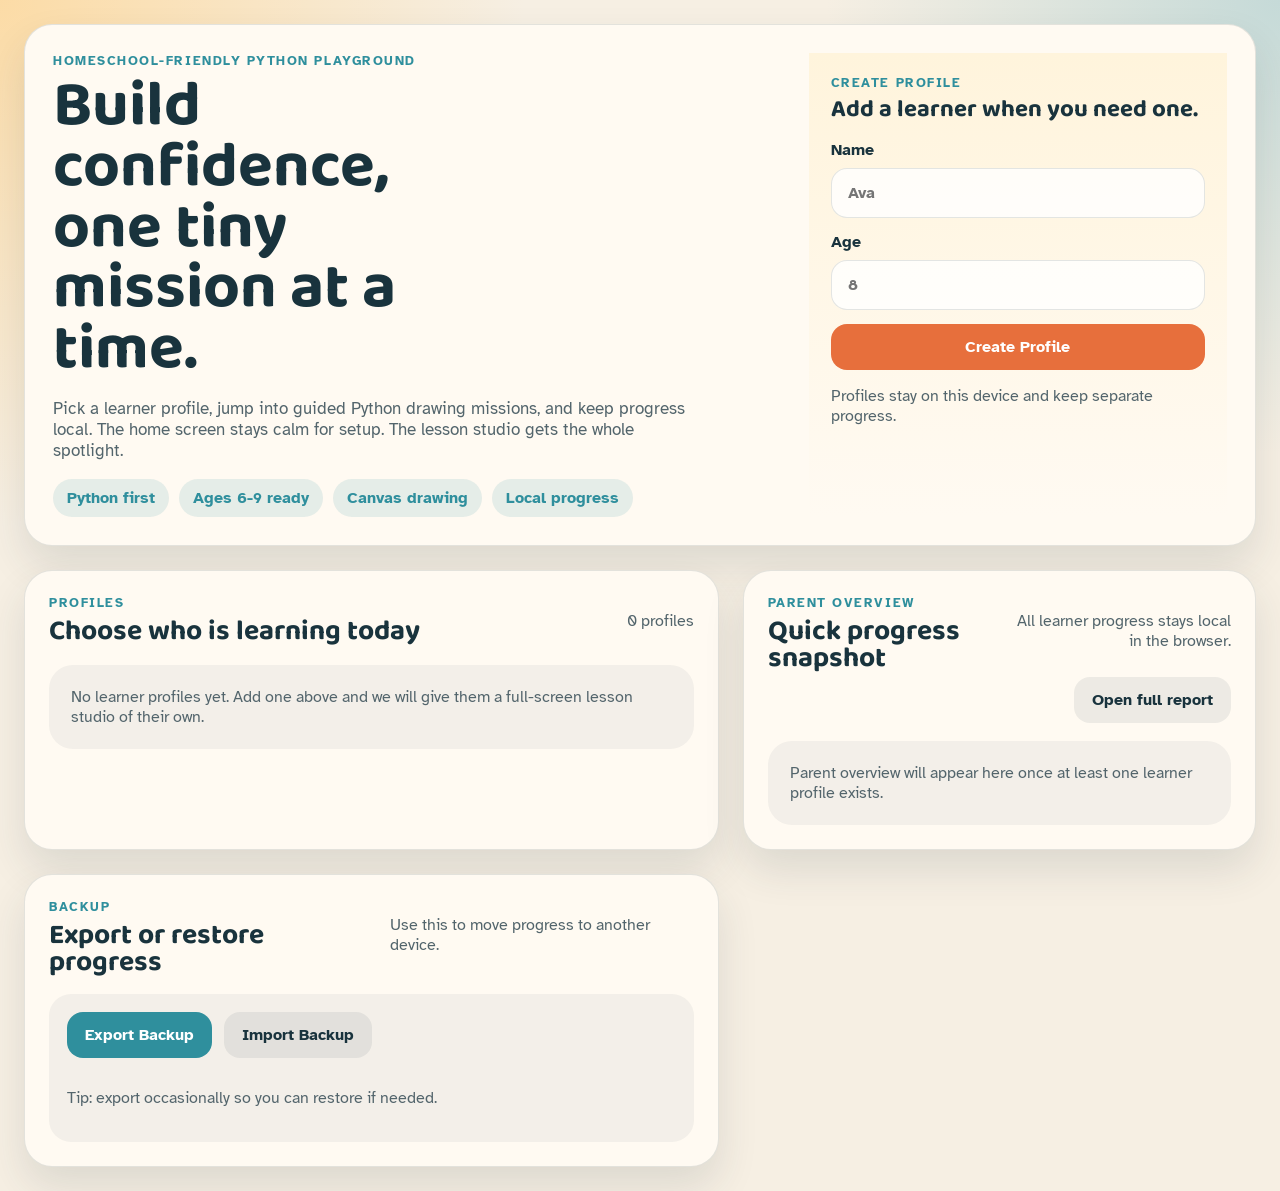
==== commit b75c0a85: "Add teacher progress report page" ====
--- a/app/index.html
+++ b/app/index.html
@@ -69,7 +69,10 @@
               <p class="section-label">Parent Overview</p>
               <h2 id="overview-title">Quick progress snapshot</h2>
             </div>
-            <p class="meta-copy">All learner progress stays local in the browser.</p>
+            <div class="panel-actions">
+              <p class="meta-copy">All learner progress stays local in the browser.</p>
+              <a id="open-report" class="ghost-button link-button" href="./report.html">Open full report</a>
+            </div>
           </div>
           <div id="overview-grid" class="overview-grid"></div>
         </section>
--- a/app/home.css
+++ b/app/home.css
@@ -143,6 +143,10 @@
   padding: 13px 18px;
   cursor: pointer;
   font-weight: 700;
+  display: inline-flex;
+  align-items: center;
+  justify-content: center;
+  text-decoration: none;
 }
 
 .primary-button {
@@ -212,6 +216,17 @@
   margin-bottom: 18px;
 }
 
+.panel-actions {
+  display: grid;
+  gap: 10px;
+  justify-items: end;
+  text-align: right;
+}
+
+.link-button {
+  white-space: nowrap;
+}
+
 .panel-head h2 {
   font-size: clamp(1.7rem, 2.2vw, 2.4rem);
 }
@@ -317,6 +332,17 @@
   margin-top: 12px;
 }
 
+.overview-actions {
+  display: flex;
+  justify-content: flex-end;
+  margin-top: 12px;
+}
+
+.overview-actions .ghost-button {
+  padding: 10px 14px;
+  border-radius: 14px;
+}
+
 .empty-state {
   padding: 22px;
   border-radius: 24px;
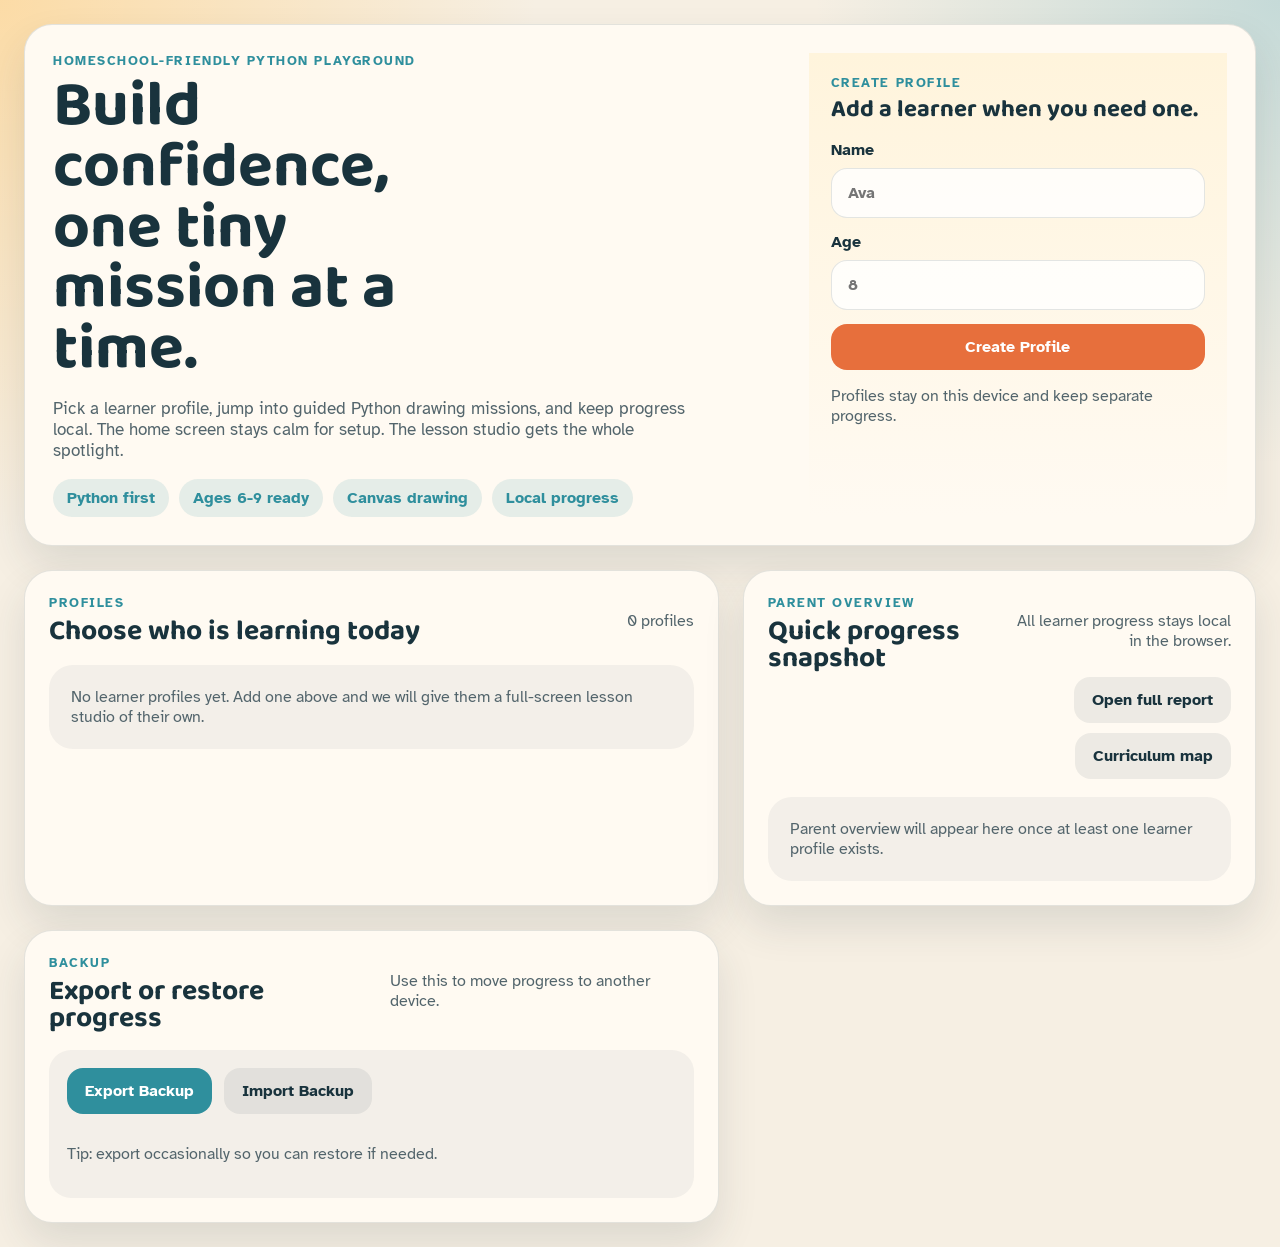
==== commit d0a7e32a: "Add teacher-gated curriculum map page" ====
--- a/app/index.html
+++ b/app/index.html
@@ -72,6 +72,7 @@
             <div class="panel-actions">
               <p class="meta-copy">All learner progress stays local in the browser.</p>
               <a id="open-report" class="ghost-button link-button" href="./report.html">Open full report</a>
+              <a class="ghost-button link-button" href="./curriculum.html">Curriculum map</a>
             </div>
           </div>
           <div id="overview-grid" class="overview-grid"></div>
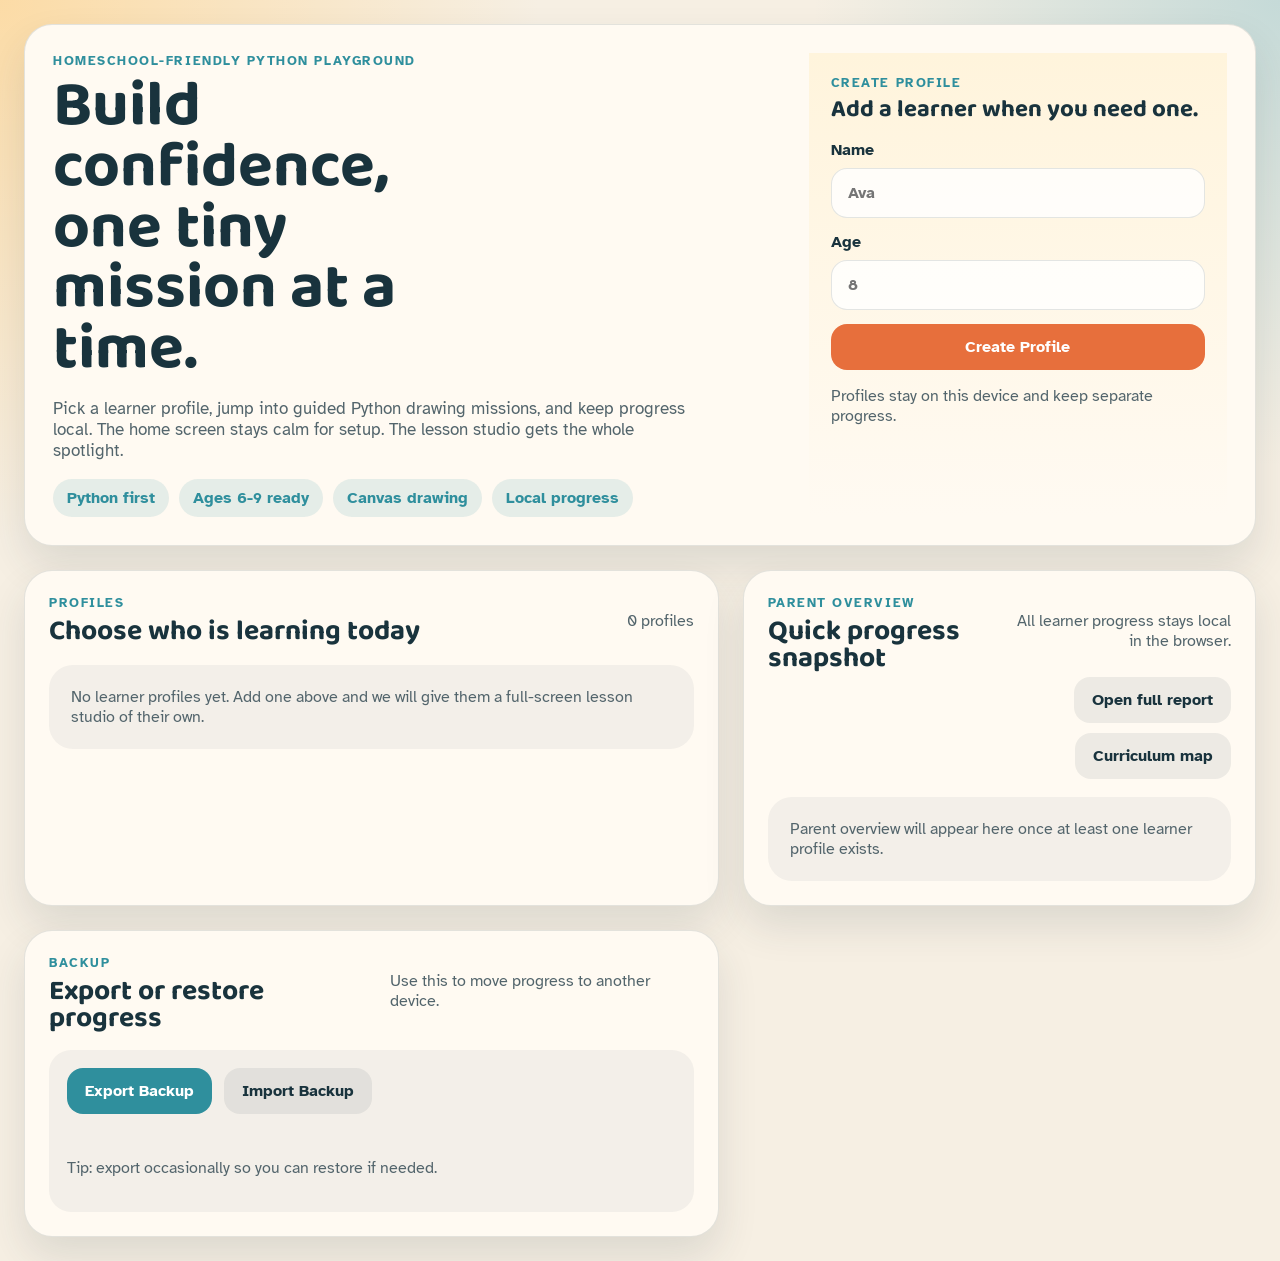
==== commit f9ed3906: "Show offline-ready and update-ready status on home" ====
--- a/app/index.html
+++ b/app/index.html
@@ -94,6 +94,7 @@
                 <span class="ghost-button">Import Backup</span>
               </label>
             </div>
+            <div id="offline-status" class="offline-status" aria-live="polite"></div>
             <p id="backup-feedback" class="feedback-text">Tip: export occasionally so you can restore if needed.</p>
           </div>
         </section>
--- a/app/home.css
+++ b/app/home.css
@@ -184,6 +184,42 @@
   background: rgba(25, 51, 61, 0.05);
 }
 
+.offline-status {
+  display: grid;
+  gap: 10px;
+}
+
+.offline-pill {
+  display: inline-flex;
+  align-items: center;
+  justify-content: space-between;
+  gap: 12px;
+  padding: 12px 14px;
+  border-radius: 18px;
+  background: rgba(47, 143, 157, 0.12);
+  color: var(--ink);
+  font-weight: 800;
+}
+
+.offline-pill strong {
+  font-family: "Baloo 2", sans-serif;
+  font-size: 1.15rem;
+}
+
+.offline-pill button {
+  border: none;
+  border-radius: 14px;
+  padding: 10px 12px;
+  cursor: pointer;
+  font-weight: 800;
+  background: rgba(25, 51, 61, 0.08);
+  color: var(--ink);
+}
+
+.offline-pill button:hover {
+  background: rgba(25, 51, 61, 0.12);
+}
+
 .backup-actions {
   display: flex;
   flex-wrap: wrap;
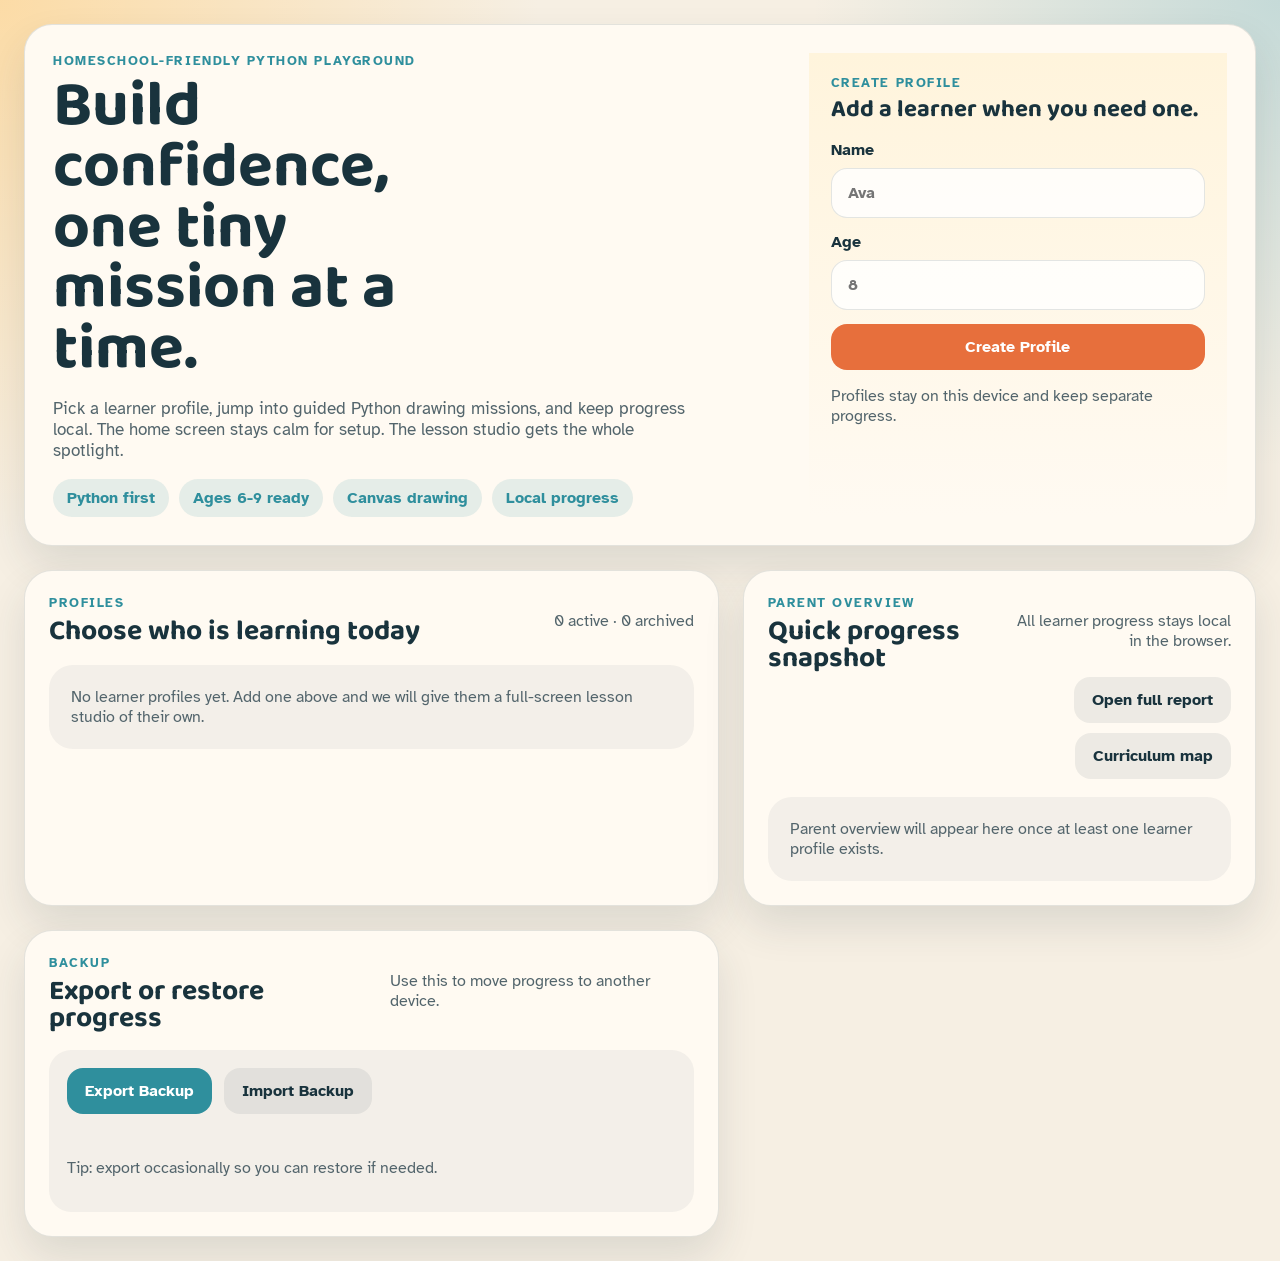
==== commit 26080e0c: "Add profile archiving and restore flow" ====
--- a/app/index.html
+++ b/app/index.html
@@ -61,6 +61,13 @@
             <p id="profile-count" class="meta-copy"></p>
           </div>
           <div id="profiles-grid" class="profiles-grid"></div>
+          <details id="archived-details" class="archived-details">
+            <summary>
+              Archived profiles
+              <span id="archived-count" class="meta-copy"></span>
+            </summary>
+            <div id="archived-grid" class="profiles-grid archived-grid"></div>
+          </details>
         </section>
 
         <section class="panel" aria-labelledby="overview-title">
--- a/app/home.css
+++ b/app/home.css
@@ -277,6 +277,30 @@
   grid-template-columns: repeat(auto-fit, minmax(250px, 1fr));
 }
 
+.archived-details {
+  margin-top: 18px;
+  border-top: 1px solid rgba(25, 51, 61, 0.12);
+  padding-top: 14px;
+}
+
+.archived-details summary {
+  cursor: pointer;
+  display: flex;
+  align-items: baseline;
+  justify-content: space-between;
+  gap: 12px;
+  font-family: "Baloo 2", sans-serif;
+  font-size: 1.2rem;
+}
+
+.archived-grid {
+  margin-top: 14px;
+}
+
+.archived-card {
+  background: rgba(25, 51, 61, 0.04);
+}
+
 .profile-card,
 .overview-card {
   padding: 18px;
